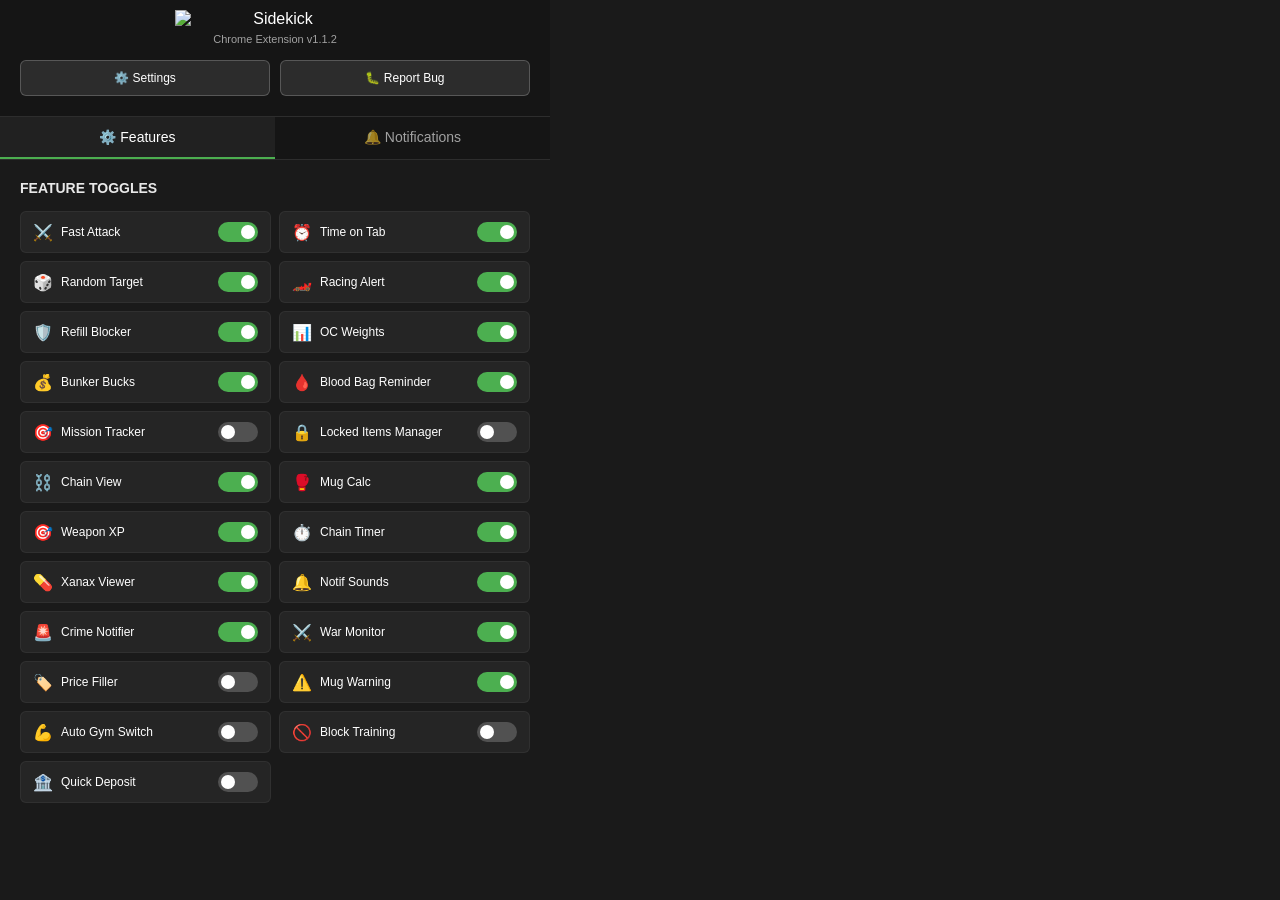
==== popup/popup.html @ 25a88f7a "new settings page fixes, book notifier fix, mission tracker fix" ====
<!DOCTYPE html>
<html>

<head>
    <meta charset="utf-8">
    <title>Sidekick Notifications</title>
    <style>
        .notification-item {
            padding: 15px;
            margin-bottom: 10px;
            background: rgba(255, 255, 255, 0.05);
            border-radius: 8px;
            border-left: 3px solid #4CAF50;
            transition: all 0.2s ease;
        }

        .notification-item:hover {
            background: rgba(255, 255, 255, 0.1);
        }

        .notification-item.info {
            border-left-color: #2196F3;
        }

        .notification-item.warning {
            border-left-color: #FF9800;
        }

        .notification-item.error {
            border-left-color: #F44336;
        }

        .notification-title {
            font-weight: 600;
            margin-bottom: 5px;
            font-size: 14px;
        }

        .notification-message {
            font-size: 12px;
            opacity: 0.8;
        }

        .notification-time {
            font-size: 11px;
            opacity: 0.5;
            margin-top: 5px;
        }

        .empty-state {
            text-align: center;
            padding: 40px 20px;
            opacity: 0.5;
        }

        .empty-state-icon {
            font-size: 48px;
            margin-bottom: 15px;
        }

        /* HIDE ALL SCROLLBARS */
        * {
            scrollbar-width: none !important;
            -ms-overflow-style: none !important;
        }

        *::-webkit-scrollbar {
            display: none !important;
            width: 0 !important;
            height: 0 !important;
        }

        body {
            width: 550px;
            min-height: 450px;
            max-height: 600px;
            padding: 0;
            margin: 0;
            font-family: 'Segoe UI', Tahoma, Geneva, Verdana, sans-serif;
            background: #1a1a1a !important;
            color: white;
            overflow: auto;
        }

        .header {
            background: rgba(0, 0, 0, 0.2);
            padding: 15px 20px 20px 20px;
            text-align: center;
            border-bottom: 1px solid rgba(255, 255, 255, 0.1);
        }

        .header .logo {
            width: 200px;
            height: auto;
            margin-bottom: 5px;
            margin-top: -5px;
            border: none !important;
            outline: none !important;
            background: transparent !important;
            background-color: transparent !important;
            display: block;
            box-shadow: none !important;
            padding: 0 !important;
            margin-left: auto;
            margin-right: auto;
            image-rendering: -webkit-optimize-contrast;
            image-rendering: crisp-edges;
            -webkit-backface-visibility: hidden;
            backface-visibility: hidden;
        }

        .header h1 {
            display: none;
        }

        .header .version {
            font-size: 11px;
            opacity: 0.6;
            margin-top: 2px;
            margin-bottom: 10px;
        }

        .quick-actions {
            display: flex;
            gap: 10px;
            margin-top: 15px;
        }

        .quick-action-btn {
            flex: 1;
            padding: 10px;
            background: rgba(255, 255, 255, 0.1);
            border: 1px solid rgba(255, 255, 255, 0.2);
            border-radius: 6px;
            color: white;
            cursor: pointer;
            font-size: 12px;
            font-weight: 500;
            transition: all 0.2s ease;
        }

        .quick-action-btn:hover {
            background: rgba(255, 255, 255, 0.2);
            border-color: rgba(76, 175, 80, 0.5);
        }

        .tabs {
            display: flex;
            background: rgba(0, 0, 0, 0.2);
            border-bottom: 1px solid rgba(255, 255, 255, 0.1);
        }

        .tab-button {
            flex: 1;
            padding: 12px 20px;
            background: transparent;
            border: none;
            color: rgba(255, 255, 255, 0.6);
            cursor: pointer;
            font-size: 14px;
            font-weight: 500;
            transition: all 0.3s ease;
            border-bottom: 2px solid transparent;
        }

        .tab-button:hover {
            color: rgba(255, 255, 255, 0.8);
            background: rgba(255, 255, 255, 0.05);
        }

        .tab-button.active {
            color: white;
            border-bottom-color: rgba(76, 175, 80, 1);
            background: rgba(255, 255, 255, 0.05);
        }

        .tab-content {
            display: none;
            padding: 20px;
        }

        .tab-content::-webkit-scrollbar {
            display: none !important;
            width: 0 !important;
            height: 0 !important;
        }

        .tab-content.active {
            display: block;
        }

        .content {
            padding: 0;
            overflow: hidden;
        }

        .setting-group {
            margin-bottom: 20px;
        }

        .setting-group label {
            display: block;
            margin-bottom: 8px;
            font-weight: 500;
            font-size: 14px;
        }

        .setting-group input[type="text"],
        .setting-group select {
            width: 100%;
            padding: 8px 12px;
            border: none;
            border-radius: 6px;
            background: rgba(255, 255, 255, 0.1);
            color: white;
            font-size: 14px;
            box-sizing: border-box;
        }

        .setting-group input[type="text"]::placeholder {
            color: rgba(255, 255, 255, 0.5);
        }

        .setting-group input[type="checkbox"] {
            margin-right: 8px;
        }

        .setting-group input[type="range"] {
            width: 100%;
            margin-top: 8px;
        }

        .setting-group .range-value {
            display: inline-block;
            min-width: 30px;
            text-align: center;
            font-weight: bold;
            color: rgba(76, 175, 80, 1);
        }

        .button {
            background: rgba(255, 255, 255, 0.2);
            border: 1px solid rgba(255, 255, 255, 0.3);
            color: white;
            padding: 10px 20px;
            border-radius: 6px;
            cursor: pointer;
            font-size: 14px;
            transition: all 0.3s ease;
            width: 100%;
            margin-bottom: 10px;
        }

        .button:hover {
            background: rgba(255, 255, 255, 0.3);
        }

        .button.danger {
            background: rgba(244, 67, 54, 0.3);
            border-color: rgba(244, 67, 54, 0.5);
        }

        .button.danger:hover {
            background: rgba(244, 67, 54, 0.5);
        }

        .status {
            margin-top: 15px;
            padding: 10px;
            border-radius: 6px;
            background: rgba(76, 175, 80, 0.2);
            border: 1px solid rgba(76, 175, 80, 0.3);
            font-size: 13px;
            display: none;
        }

        .status.error {
            background: rgba(244, 67, 54, 0.2);
            border-color: rgba(244, 67, 54, 0.3);
        }

        .links {
            margin-top: 20px;
            padding-top: 20px;
            border-top: 1px solid rgba(255, 255, 255, 0.1);
        }

        .links a {
            color: rgba(255, 255, 255, 0.8);
            text-decoration: none;
            font-size: 12px;
            display: block;
            margin-bottom: 5px;
        }

        .links a:hover {
            color: white;
        }

        .cache-info {
            font-size: 13px;
            opacity: 0.8;
            margin-top: 10px;
            padding: 8px;
            background: rgba(255, 255, 255, 0.05);
            border-radius: 4px;
        }

        .switch input:checked+.slider {
            background-color: #4CAF50 !important;
        }

        .switch .slider:before {
            position: absolute;
            content: "";
            height: 18px;
            width: 18px;
            left: 3px;
            bottom: 3px;
            background-color: white;
            transition: .4s;
            border-radius: 50%;
        }

        .switch input:checked+.slider:before {
            transform: translateX(24px);
        }

        /* Module Control Panel - Two Column Grid */
        .module-grid {
            display: grid;
            grid-template-columns: 1fr 1fr;
            gap: 8px;
            margin-bottom: 8px;
        }

        .module-item {
            display: flex;
            align-items: center;
            padding: 10px 12px;
            background: rgba(255, 255, 255, 0.05);
            border-radius: 6px;
            transition: all 0.2s ease;
            border: 1px solid rgba(255, 255, 255, 0.05);
        }

        .module-item:hover {
            background: rgba(255, 255, 255, 0.08);
            border-color: rgba(76, 175, 80, 0.3);
        }

        .module-icon {
            font-size: 16px;
            margin-right: 8px;
            flex-shrink: 0;
        }

        .module-name {
            flex: 1;
            font-size: 12px;
            font-weight: 500;
            white-space: nowrap;
            overflow: hidden;
            text-overflow: ellipsis;
        }

        .module-toggle {
            position: relative;
            display: inline-block;
            width: 40px;
            height: 20px;
            flex-shrink: 0;
        }

        .module-toggle input {
            opacity: 0;
            width: 0;
            height: 0;
        }

        .module-toggle .slider {
            position: absolute;
            cursor: pointer;
            top: 0;
            left: 0;
            right: 0;
            bottom: 0;
            background-color: rgba(255, 255, 255, 0.2);
            transition: .3s;
            border-radius: 20px;
        }

        .module-toggle .slider:before {
            position: absolute;
            content: "";
            height: 14px;
            width: 14px;
            left: 3px;
            bottom: 3px;
            background-color: white;
            transition: .3s;
            border-radius: 50%;
        }

        .module-toggle input:checked+.slider {
            background-color: #4CAF50;
        }

        .module-toggle input:checked+.slider:before {
            transform: translateX(20px);
        }

        .tab-section-title {
            font-size: 14px;
            font-weight: 600;
            margin-bottom: 15px;
            opacity: 0.9;
            display: flex;
            align-items: center;
            gap: 8px;
        }

        /* Notification Cards */
        .notification-card {
            margin-bottom: 10px;
            padding: 12px;
            background: rgba(255, 255, 255, 0.05);
            border-radius: 6px;
            border-left: 3px solid;
            cursor: pointer;
            transition: all 0.2s ease;
        }

        .notification-card:hover {
            background: rgba(255, 255, 255, 0.08);
        }

        .notification-card.info {
            border-left-color: #2196F3;
        }

        .notification-card.success {
            border-left-color: #4CAF50;
        }

        .notification-card.warning {
            border-left-color: #FF9800;
        }

        .notification-card.error {
            border-left-color: #F44336;
        }

        .notification-card-header {
            display: flex;
            justify-content: space-between;
            align-items: flex-start;
            margin-bottom: 6px;
        }

        .notification-card-title {
            font-size: 13px;
            font-weight: 600;
        }

        .notification-card-time {
            font-size: 10px;
            opacity: 0.6;
        }

        .notification-card-message {
            font-size: 12px;
            opacity: 0.85;
            line-height: 1.4;
        }

        .notification-card.unread {
            background: rgba(255, 255, 255, 0.08);
        }
    </style>
</head>

<body>
    <div class="header">
        <img src="../assets/icons/sidekick-logo.png" alt="Sidekick" class="logo">
        <h1>Sidekick</h1>
        <div class="version">Chrome Extension v1.1.2</div>
        <div class="quick-actions">
            <button class="quick-action-btn" id="openSettingsBtn">⚙️ Settings</button>
            <button class="quick-action-btn" id="reportIssuesBtn">🐛 Report Bug</button>
        </div>
    </div>

    <!-- Tabs Navigation -->
    <div class="tabs">
        <button class="tab-button active" data-tab="modules">⚙️ Features</button>
        <button class="tab-button" data-tab="notifications">🔔 Notifications</button>
    </div>

    <div class="content">
        <!-- Modules Tab -->
        <div class="tab-content active" id="modules-tab">
            <div class="tab-section-title">FEATURE TOGGLES</div>

            <div class="module-grid">
                <div class="module-item">
                    <span class="module-icon">⚔️</span>
                    <span class="module-name">Fast Attack</span>
                    <label class="module-toggle">
                        <input type="checkbox" data-module="attack-button-mover" checked>
                        <span class="slider"></span>
                    </label>
                </div>

                <div class="module-item">
                    <span class="module-icon">⏰</span>
                    <span class="module-name">Time on Tab</span>
                    <label class="module-toggle">
                        <input type="checkbox" data-module="time-on-tab" checked>
                        <span class="slider"></span>
                    </label>
                </div>

                <div class="module-item">
                    <span class="module-icon">🎲</span>
                    <span class="module-name">Random Target</span>
                    <label class="module-toggle">
                        <input type="checkbox" data-module="random-target" checked>
                        <span class="slider"></span>
                    </label>
                </div>

                <div class="module-item">
                    <span class="module-icon">🏎️</span>
                    <span class="module-name">Racing Alert</span>
                    <label class="module-toggle">
                        <input type="checkbox" data-module="racing-alert" checked>
                        <span class="slider"></span>
                    </label>
                </div>

                <div class="module-item">
                    <span class="module-icon">🛡️</span>
                    <span class="module-name">Refill Blocker</span>
                    <label class="module-toggle">
                        <input type="checkbox" data-module="refill-blocker" checked>
                        <span class="slider"></span>
                    </label>
                </div>

                <div class="module-item">
                    <span class="module-icon">📊</span>
                    <span class="module-name">OC Weights</span>
                    <label class="module-toggle">
                        <input type="checkbox" data-module="oc-weights" checked>
                        <span class="slider"></span>
                    </label>
                </div>

                <div class="module-item">
                    <span class="module-icon">💰</span>
                    <span class="module-name">Bunker Bucks</span>
                    <label class="module-toggle">
                        <input type="checkbox" data-module="bunker-bucks" checked>
                        <span class="slider"></span>
                    </label>
                </div>

                <div class="module-item">
                    <span class="module-icon">🩸</span>
                    <span class="module-name">Blood Bag Reminder</span>
                    <label class="module-toggle">
                        <input type="checkbox" data-module="blood-bag-reminder" checked>
                        <span class="slider"></span>
                    </label>
                </div>

                <div class="module-item">
                    <span class="module-icon">🎯</span>
                    <span class="module-name">Mission Tracker</span>
                    <label class="module-toggle">
                        <input type="checkbox" data-module="mission-tracker">
                        <span class="slider"></span>
                    </label>
                </div>

                <div class="module-item">
                    <span class="module-icon">🔒</span>
                    <span class="module-name">Locked Items Manager</span>
                    <label class="module-toggle">
                        <input type="checkbox" data-module="locked-items">
                        <span class="slider"></span>
                    </label>
                </div>

                <div class="module-item">
                    <span class="module-icon">⛓️</span>
                    <span class="module-name">Chain View</span>
                    <label class="module-toggle">
                        <input type="checkbox" data-module="extended-chain-view" checked>
                        <span class="slider"></span>
                    </label>
                </div>

                <div class="module-item">
                    <span class="module-icon">🥊</span>
                    <span class="module-name">Mug Calc</span>
                    <label class="module-toggle">
                        <input type="checkbox" data-module="mug-calculator" checked>
                        <span class="slider"></span>
                    </label>
                </div>

                <div class="module-item">
                    <span class="module-icon">🎯</span>
                    <span class="module-name">Weapon XP</span>
                    <label class="module-toggle">
                        <input type="checkbox" data-module="weapon-xp-tracker" checked>
                        <span class="slider"></span>
                    </label>
                </div>

                <div class="module-item">
                    <span class="module-icon">⏱️</span>
                    <span class="module-name">Chain Timer</span>
                    <label class="module-toggle">
                        <input type="checkbox" data-module="chain-timer" checked>
                        <span class="slider"></span>
                    </label>
                </div>

                <div class="module-item">
                    <span class="module-icon">💊</span>
                    <span class="module-name">Xanax Viewer</span>
                    <label class="module-toggle">
                        <input type="checkbox" data-module="xanax-viewer" checked>
                        <span class="slider"></span>
                    </label>
                </div>

                <div class="module-item">
                    <span class="module-icon">🔔</span>
                    <span class="module-name">Notif Sounds</span>
                    <label class="module-toggle">
                        <input type="checkbox" data-module="notif-sound" checked>
                        <span class="slider"></span>
                    </label>
                </div>

                <div class="module-item">
                    <span class="module-icon">🚨</span>
                    <span class="module-name">Crime Notifier</span>
                    <label class="module-toggle">
                        <input type="checkbox" data-module="crime-notifier" checked>
                        <span class="slider"></span>
                    </label>
                </div>

                <div class="module-item">
                    <span class="module-icon">⚔️</span>
                    <span class="module-name">War Monitor</span>
                    <label class="module-toggle">
                        <input type="checkbox" data-module="war-monitor" checked>
                        <span class="slider"></span>
                    </label>
                </div>

                <div class="module-item">
                    <span class="module-icon">🏷️</span>
                    <span class="module-name">Price Filler</span>
                    <label class="module-toggle">
                        <input type="checkbox" data-module="price-filler">
                        <span class="slider"></span>
                    </label>
                </div>

                <div class="module-item">
                    <span class="module-icon">⚠️</span>
                    <span class="module-name">Mug Warning</span>
                    <label class="module-toggle">
                        <input type="checkbox" data-module="mug-warning" checked>
                        <span class="slider"></span>
                    </label>
                </div>

                <div class="module-item">
                    <span class="module-icon">💪</span>
                    <span class="module-name">Auto Gym Switch</span>
                    <label class="module-toggle">
                        <input type="checkbox" data-module="auto-gym-switch">
                        <span class="slider"></span>
                    </label>
                </div>

                <div class="module-item">
                    <span class="module-icon">🚫</span>
                    <span class="module-name">Block Training</span>
                    <label class="module-toggle">
                        <input type="checkbox" id="trainingBlockerToggle" data-module="blocktraining">
                        <span class="slider"></span>
                    </label>
                </div>

                <div class="module-item">
                    <span class="module-icon">🏦</span>
                    <span class="module-name">Quick Deposit</span>
                    <label class="module-toggle">
                        <input type="checkbox" data-module="quick-deposit">
                        <span class="slider"></span>
                    </label>
                </div>
            </div>
        </div>

        <!-- Notifications Tab -->
        <div class="tab-content" id="notifications-tab">
            <div class="tab-section-title" style="display: flex; justify-content: space-between; align-items: center;">
                <span>RECENT ACTIVITY</span>
                <button id="clearAllNotifications"
                    style="padding: 6px 12px; background: rgba(244, 67, 54, 0.2); border: 1px solid rgba(244, 67, 54, 0.4); color: #F44336; border-radius: 4px; cursor: pointer; font-size: 11px; font-weight: 600; transition: all 0.2s;">
                    Clear All
                </button>
            </div>

            <!-- Windows Notifications Setting -->
            <div style="margin: 0 0 14px 0; padding: 10px 12px; background: rgba(255,255,255,0.05); border-radius: 6px;">
                <label style="display: flex; align-items: center; gap: 10px; color: #ccc; cursor: pointer; margin:0;">
                    <input type="checkbox" id="popup-notif-windows" style="accent-color: #2196F3; width:14px; height:14px;">
                    <span style="font-size: 13px; font-weight: 500;">🖥️ Windows Notifications</span>
                </label>
                <div style="font-size: 11px; color: #999; margin-top: 4px; margin-left: 24px;">
                    Crime Notifier alerts sent as OS-level toasts, even when Torn is in the background
                </div>
            </div>

            <!-- Notifications List -->
            <div id="notifications-container">
                <!-- Notifications will be rendered here dynamically -->
                <div class="empty-state" id="emptyState">
                    <div class="empty-state-icon">🔔</div>
                    <div style="font-size: 14px; margin-bottom: 10px;">No Recent Notifications</div>
                    <div style="font-size: 12px; opacity: 0.7;">
                        Notifications will appear here when:<br>
                        • Modules perform actions<br>
                        • Important events occur<br>
                        • Status changes happen
                    </div>
                </div>
            </div>
        </div>
    </div>

    <script src="popup.js"></script>
</body>

</html>
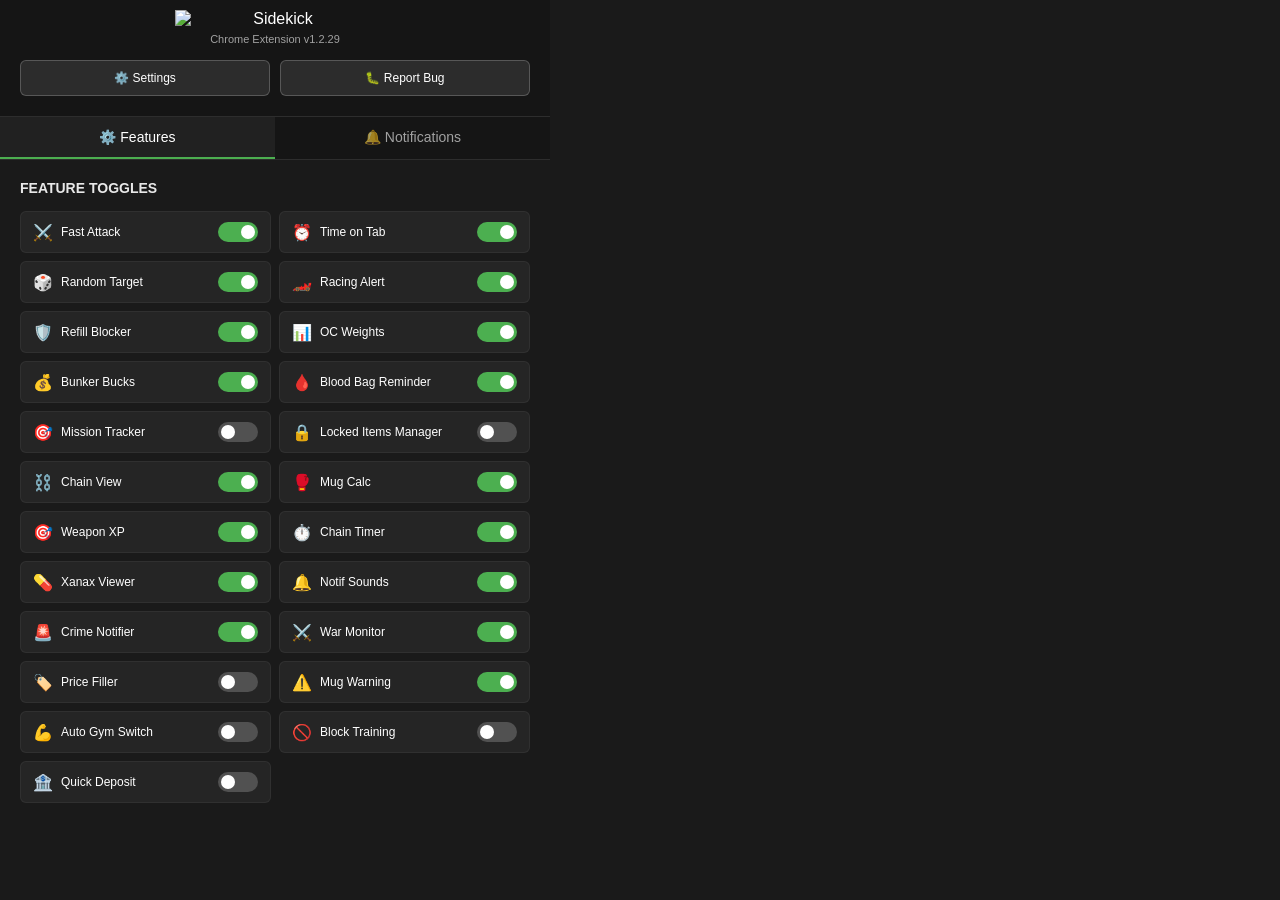
==== commit d2fdb8e0: "Reworked hustling helper, added chat pop out" ====
--- a/popup/popup.html
+++ b/popup/popup.html
@@ -484,7 +484,7 @@
     <div class="header">
         <img src="../assets/icons/sidekick-logo.png" alt="Sidekick" class="logo">
         <h1>Sidekick</h1>
-        <div class="version">Chrome Extension v1.1.2</div>
+        <div class="version">Chrome Extension v1.2.29</div>
         <div class="quick-actions">
             <button class="quick-action-btn" id="openSettingsBtn">⚙️ Settings</button>
             <button class="quick-action-btn" id="reportIssuesBtn">🐛 Report Bug</button>
@@ -753,4 +753,4 @@
     <script src="popup.js"></script>
 </body>
 
-</html>+</html>
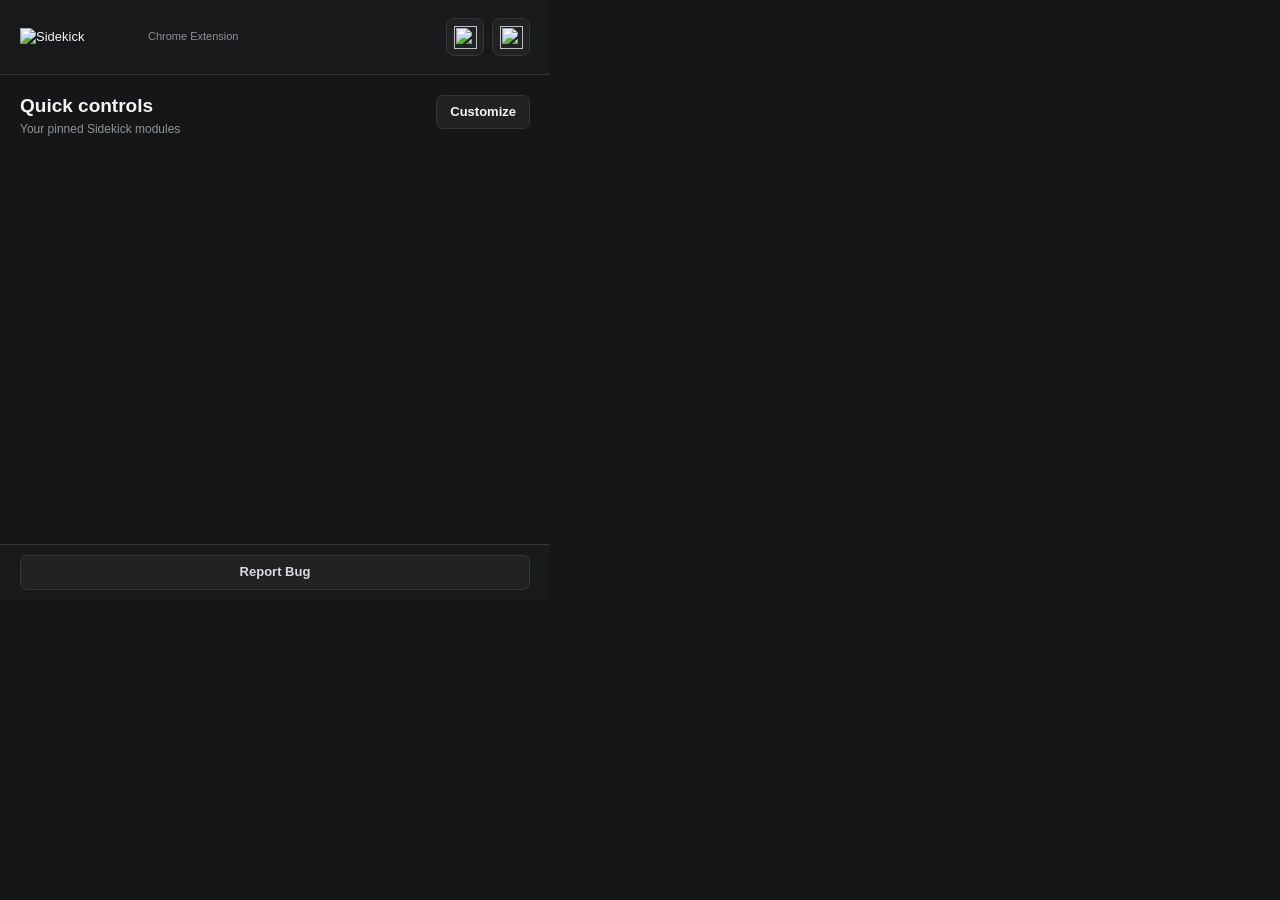
==== commit 09a1900a: "Reworked quick settings and bug fixes" ====
--- a/popup/popup.html
+++ b/popup/popup.html
@@ -1,756 +1,541 @@
-<!DOCTYPE html>
-<html>
-
+<!doctype html>
+<html lang="en">
 <head>
     <meta charset="utf-8">
-    <title>Sidekick Notifications</title>
+    <meta name="viewport" content="width=device-width, initial-scale=1">
+    <title>Sidekick</title>
     <style>
-        .notification-item {
-            padding: 15px;
-            margin-bottom: 10px;
-            background: rgba(255, 255, 255, 0.05);
+        :root {
+            color-scheme: dark;
+            --bg: #151617;
+            --panel: #202224;
+            --panel-hover: #282b2d;
+            --border: #343739;
+            --text: #f3f4f4;
+            --muted: #8f9497;
+            --green: #55c96a;
+            --green-dark: #318c43;
+            --amber: #f1aa3d;
+            --red: #ef6262;
+        }
+
+        * {
+            box-sizing: border-box;
+            scrollbar-width: thin;
+            scrollbar-color: #3b3e40 transparent;
+        }
+
+        body {
+            width: 550px;
+            height: 600px;
+            margin: 0;
+            overflow: hidden;
+            background: var(--bg);
+            color: var(--text);
+            font: 13px/1.4 "Segoe UI", Arial, sans-serif;
+        }
+
+        button,
+        input {
+            font: inherit;
+        }
+
+        button {
+            color: inherit;
+        }
+
+        .shell {
+            display: grid;
+            grid-template-rows: 75px minmax(0, 1fr) 56px;
+            height: 100%;
+        }
+
+        .topbar {
+            display: flex;
+            align-items: center;
+            justify-content: space-between;
+            gap: 16px;
+            padding: 14px 20px;
+            border-bottom: 1px solid var(--border);
+            background: #18191a;
+        }
+
+        .brand {
+            display: flex;
+            align-items: center;
+            gap: 12px;
+            min-width: 0;
+        }
+
+        .brand-logo {
+            width: 116px;
+            height: auto;
+            display: block;
+        }
+
+        .version {
+            color: var(--muted);
+            font-size: 11px;
+            white-space: nowrap;
+        }
+
+        .header-actions {
+            display: flex;
+            gap: 8px;
+        }
+
+        .icon-button,
+        .subtle-button,
+        .primary-button,
+        .footer-button {
+            border: 1px solid var(--border);
+            background: var(--panel);
+            cursor: pointer;
+            transition: border-color .15s ease, background .15s ease, transform .15s ease;
+        }
+
+        .icon-button:hover,
+        .subtle-button:hover,
+        .footer-button:hover {
+            background: var(--panel-hover);
+            border-color: #515557;
+        }
+
+        .icon-button:active,
+        .subtle-button:active,
+        .primary-button:active,
+        .footer-button:active {
+            transform: translateY(1px);
+        }
+
+        .icon-button {
+            position: relative;
+            width: 38px;
+            height: 38px;
+            display: grid;
+            place-items: center;
             border-radius: 8px;
-            border-left: 3px solid #4CAF50;
-            transition: all 0.2s ease;
-        }
-
-        .notification-item:hover {
-            background: rgba(255, 255, 255, 0.1);
-        }
-
-        .notification-item.info {
-            border-left-color: #2196F3;
-        }
-
-        .notification-item.warning {
-            border-left-color: #FF9800;
-        }
-
-        .notification-item.error {
-            border-left-color: #F44336;
+            padding: 0;
+        }
+
+        .icon-button img {
+            width: 23px;
+            height: 23px;
+            object-fit: contain;
+        }
+
+        .notification-dot {
+            position: absolute;
+            top: 5px;
+            right: 5px;
+            min-width: 8px;
+            height: 8px;
+            padding: 0 3px;
+            border-radius: 8px;
+            background: var(--red);
+            border: 2px solid #18191a;
+        }
+
+        .notification-dot[hidden] {
+            display: none;
+        }
+
+        .content {
+            min-height: 0;
+            overflow: hidden;
+        }
+
+        .view {
+            display: none;
+            height: 100%;
+            min-height: 0;
+            padding: 20px;
+        }
+
+        .view.active {
+            display: flex;
+            flex-direction: column;
+        }
+
+        .view-heading {
+            display: flex;
+            align-items: flex-start;
+            justify-content: space-between;
+            gap: 16px;
+            margin-bottom: 15px;
+        }
+
+        h1 {
+            margin: 0 0 3px;
+            font-size: 19px;
+            line-height: 1.2;
+            font-weight: 650;
+        }
+
+        .helper {
+            margin: 0;
+            color: var(--muted);
+            font-size: 12px;
+        }
+
+        .subtle-button,
+        .primary-button {
+            min-height: 34px;
+            padding: 7px 13px;
+            border-radius: 7px;
+            font-weight: 600;
+            white-space: nowrap;
+        }
+
+        .primary-button {
+            background: var(--green-dark);
+            border-color: var(--green-dark);
+        }
+
+        .primary-button:hover {
+            background: #3a9e4e;
+        }
+
+        .control-list,
+        .customize-list,
+        .notifications-list {
+            min-height: 0;
+            overflow-y: auto;
+        }
+
+        .control-list {
+            display: flex;
+            flex-direction: column;
+            gap: 8px;
+            padding-right: 3px;
+        }
+
+        .control-row {
+            min-height: 57px;
+            display: grid;
+            grid-template-columns: 38px minmax(0, 1fr) auto;
+            align-items: center;
+            gap: 12px;
+            padding: 9px 13px;
+            border: 1px solid var(--border);
+            border-radius: 8px;
+            background: var(--panel);
+        }
+
+        .control-row:hover {
+            background: var(--panel-hover);
+            border-color: #424648;
+        }
+
+        .module-icon {
+            width: 34px;
+            height: 34px;
+            display: grid;
+            place-items: center;
+            border-radius: 7px;
+            background: #191a1b;
+            border: 1px solid #303335;
+        }
+
+        .module-icon img {
+            width: 26px;
+            height: 26px;
+            object-fit: contain;
+        }
+
+        .module-name {
+            overflow: hidden;
+            text-overflow: ellipsis;
+            white-space: nowrap;
+            font-weight: 600;
+        }
+
+        .module-status {
+            color: var(--muted);
+            font-size: 11px;
+            margin-top: 2px;
+        }
+
+        .module-status.enabled {
+            color: var(--green);
+        }
+
+        .switch {
+            position: relative;
+            display: inline-block;
+            width: 42px;
+            height: 24px;
+        }
+
+        .switch input {
+            position: absolute;
+            opacity: 0;
+            pointer-events: none;
+        }
+
+        .switch-track {
+            position: absolute;
+            inset: 0;
+            border-radius: 999px;
+            background: #4b4f51;
+            border: 1px solid #5a5e60;
+            cursor: pointer;
+            transition: background .18s ease, border-color .18s ease;
+        }
+
+        .switch-track::after {
+            content: "";
+            position: absolute;
+            top: 3px;
+            left: 3px;
+            width: 16px;
+            height: 16px;
+            border-radius: 50%;
+            background: #f4f5f5;
+            box-shadow: 0 1px 3px rgba(0, 0, 0, .45);
+            transition: transform .18s ease;
+        }
+
+        .switch input:checked + .switch-track {
+            background: var(--green-dark);
+            border-color: var(--green);
+        }
+
+        .switch input:checked + .switch-track::after {
+            transform: translateX(18px);
+        }
+
+        .switch input:focus-visible + .switch-track {
+            outline: 2px solid #8ed79a;
+            outline-offset: 2px;
+        }
+
+        .customize-toolbar {
+            display: flex;
+            gap: 8px;
+            margin-bottom: 12px;
+        }
+
+        .search-input {
+            flex: 1;
+            min-width: 0;
+            height: 35px;
+            padding: 0 11px;
+            border: 1px solid var(--border);
+            border-radius: 7px;
+            background: #101112;
+            color: var(--text);
+            outline: none;
+        }
+
+        .search-input:focus {
+            border-color: var(--green-dark);
+            box-shadow: 0 0 0 2px rgba(85, 201, 106, .12);
+        }
+
+        .customize-list {
+            display: flex;
+            flex-direction: column;
+            gap: 6px;
+            padding-right: 3px;
+        }
+
+        .picker-row {
+            min-height: 48px;
+            display: grid;
+            grid-template-columns: 30px minmax(0, 1fr) auto;
+            align-items: center;
+            gap: 10px;
+            padding: 7px 11px;
+            border: 1px solid var(--border);
+            border-radius: 7px;
+            background: var(--panel);
+            cursor: pointer;
+        }
+
+        .picker-row:hover {
+            background: var(--panel-hover);
+        }
+
+        .picker-row img {
+            width: 25px;
+            height: 25px;
+            object-fit: contain;
+        }
+
+        .picker-category {
+            color: var(--muted);
+            font-size: 11px;
+        }
+
+        .picker-row input {
+            width: 17px;
+            height: 17px;
+            accent-color: var(--green);
+        }
+
+        .notifications-list {
+            display: flex;
+            flex-direction: column;
+            gap: 8px;
+            padding-right: 3px;
+        }
+
+        .notification-card {
+            padding: 11px 12px;
+            border: 1px solid var(--border);
+            border-left: 3px solid #5c9fe5;
+            border-radius: 7px;
+            background: var(--panel);
+        }
+
+        .notification-card.warning { border-left-color: var(--amber); }
+        .notification-card.error { border-left-color: var(--red); }
+        .notification-card.success { border-left-color: var(--green); }
+
+        .notification-title-row {
+            display: flex;
+            justify-content: space-between;
+            gap: 10px;
         }
 
         .notification-title {
             font-weight: 600;
-            margin-bottom: 5px;
-            font-size: 14px;
-        }
-
+        }
+
+        .notification-time,
         .notification-message {
+            color: var(--muted);
+            font-size: 11px;
+        }
+
+        .notification-message {
+            margin-top: 4px;
             font-size: 12px;
-            opacity: 0.8;
-        }
-
-        .notification-time {
-            font-size: 11px;
-            opacity: 0.5;
-            margin-top: 5px;
         }
 
         .empty-state {
+            margin: auto;
+            color: var(--muted);
             text-align: center;
             padding: 40px 20px;
-            opacity: 0.5;
-        }
-
-        .empty-state-icon {
-            font-size: 48px;
-            margin-bottom: 15px;
-        }
-
-        /* HIDE ALL SCROLLBARS */
-        * {
-            scrollbar-width: none !important;
-            -ms-overflow-style: none !important;
-        }
-
-        *::-webkit-scrollbar {
+        }
+
+        .footer {
+            display: flex;
+            align-items: center;
+            justify-content: center;
+            padding: 10px 20px;
+            border-top: 1px solid var(--border);
+            background: #18191a;
+        }
+
+        .footer-button {
+            width: 100%;
+            height: 35px;
+            border-radius: 7px;
+            color: #d9dcde;
+            font-weight: 600;
+        }
+
+        .toast {
+            position: fixed;
+            left: 50%;
+            bottom: 64px;
+            z-index: 10;
+            transform: translate(-50%, 10px);
+            max-width: 430px;
+            padding: 8px 13px;
+            border: 1px solid #4a4e50;
+            border-radius: 7px;
+            background: #292c2e;
+            color: var(--text);
+            opacity: 0;
+            pointer-events: none;
+            transition: opacity .16s ease, transform .16s ease;
+            box-shadow: 0 6px 20px rgba(0, 0, 0, .35);
+        }
+
+        .toast.visible {
+            opacity: 1;
+            transform: translate(-50%, 0);
+        }
+
+        .toast.error {
+            border-color: var(--red);
+        }
+
+        [hidden] {
             display: none !important;
-            width: 0 !important;
-            height: 0 !important;
-        }
-
-        body {
-            width: 550px;
-            min-height: 450px;
-            max-height: 600px;
-            padding: 0;
-            margin: 0;
-            font-family: 'Segoe UI', Tahoma, Geneva, Verdana, sans-serif;
-            background: #1a1a1a !important;
-            color: white;
-            overflow: auto;
-        }
-
-        .header {
-            background: rgba(0, 0, 0, 0.2);
-            padding: 15px 20px 20px 20px;
-            text-align: center;
-            border-bottom: 1px solid rgba(255, 255, 255, 0.1);
-        }
-
-        .header .logo {
-            width: 200px;
-            height: auto;
-            margin-bottom: 5px;
-            margin-top: -5px;
-            border: none !important;
-            outline: none !important;
-            background: transparent !important;
-            background-color: transparent !important;
-            display: block;
-            box-shadow: none !important;
-            padding: 0 !important;
-            margin-left: auto;
-            margin-right: auto;
-            image-rendering: -webkit-optimize-contrast;
-            image-rendering: crisp-edges;
-            -webkit-backface-visibility: hidden;
-            backface-visibility: hidden;
-        }
-
-        .header h1 {
-            display: none;
-        }
-
-        .header .version {
-            font-size: 11px;
-            opacity: 0.6;
-            margin-top: 2px;
-            margin-bottom: 10px;
-        }
-
-        .quick-actions {
-            display: flex;
-            gap: 10px;
-            margin-top: 15px;
-        }
-
-        .quick-action-btn {
-            flex: 1;
-            padding: 10px;
-            background: rgba(255, 255, 255, 0.1);
-            border: 1px solid rgba(255, 255, 255, 0.2);
-            border-radius: 6px;
-            color: white;
-            cursor: pointer;
-            font-size: 12px;
-            font-weight: 500;
-            transition: all 0.2s ease;
-        }
-
-        .quick-action-btn:hover {
-            background: rgba(255, 255, 255, 0.2);
-            border-color: rgba(76, 175, 80, 0.5);
-        }
-
-        .tabs {
-            display: flex;
-            background: rgba(0, 0, 0, 0.2);
-            border-bottom: 1px solid rgba(255, 255, 255, 0.1);
-        }
-
-        .tab-button {
-            flex: 1;
-            padding: 12px 20px;
-            background: transparent;
-            border: none;
-            color: rgba(255, 255, 255, 0.6);
-            cursor: pointer;
-            font-size: 14px;
-            font-weight: 500;
-            transition: all 0.3s ease;
-            border-bottom: 2px solid transparent;
-        }
-
-        .tab-button:hover {
-            color: rgba(255, 255, 255, 0.8);
-            background: rgba(255, 255, 255, 0.05);
-        }
-
-        .tab-button.active {
-            color: white;
-            border-bottom-color: rgba(76, 175, 80, 1);
-            background: rgba(255, 255, 255, 0.05);
-        }
-
-        .tab-content {
-            display: none;
-            padding: 20px;
-        }
-
-        .tab-content::-webkit-scrollbar {
-            display: none !important;
-            width: 0 !important;
-            height: 0 !important;
-        }
-
-        .tab-content.active {
-            display: block;
-        }
-
-        .content {
-            padding: 0;
-            overflow: hidden;
-        }
-
-        .setting-group {
-            margin-bottom: 20px;
-        }
-
-        .setting-group label {
-            display: block;
-            margin-bottom: 8px;
-            font-weight: 500;
-            font-size: 14px;
-        }
-
-        .setting-group input[type="text"],
-        .setting-group select {
-            width: 100%;
-            padding: 8px 12px;
-            border: none;
-            border-radius: 6px;
-            background: rgba(255, 255, 255, 0.1);
-            color: white;
-            font-size: 14px;
-            box-sizing: border-box;
-        }
-
-        .setting-group input[type="text"]::placeholder {
-            color: rgba(255, 255, 255, 0.5);
-        }
-
-        .setting-group input[type="checkbox"] {
-            margin-right: 8px;
-        }
-
-        .setting-group input[type="range"] {
-            width: 100%;
-            margin-top: 8px;
-        }
-
-        .setting-group .range-value {
-            display: inline-block;
-            min-width: 30px;
-            text-align: center;
-            font-weight: bold;
-            color: rgba(76, 175, 80, 1);
-        }
-
-        .button {
-            background: rgba(255, 255, 255, 0.2);
-            border: 1px solid rgba(255, 255, 255, 0.3);
-            color: white;
-            padding: 10px 20px;
-            border-radius: 6px;
-            cursor: pointer;
-            font-size: 14px;
-            transition: all 0.3s ease;
-            width: 100%;
-            margin-bottom: 10px;
-        }
-
-        .button:hover {
-            background: rgba(255, 255, 255, 0.3);
-        }
-
-        .button.danger {
-            background: rgba(244, 67, 54, 0.3);
-            border-color: rgba(244, 67, 54, 0.5);
-        }
-
-        .button.danger:hover {
-            background: rgba(244, 67, 54, 0.5);
-        }
-
-        .status {
-            margin-top: 15px;
-            padding: 10px;
-            border-radius: 6px;
-            background: rgba(76, 175, 80, 0.2);
-            border: 1px solid rgba(76, 175, 80, 0.3);
-            font-size: 13px;
-            display: none;
-        }
-
-        .status.error {
-            background: rgba(244, 67, 54, 0.2);
-            border-color: rgba(244, 67, 54, 0.3);
-        }
-
-        .links {
-            margin-top: 20px;
-            padding-top: 20px;
-            border-top: 1px solid rgba(255, 255, 255, 0.1);
-        }
-
-        .links a {
-            color: rgba(255, 255, 255, 0.8);
-            text-decoration: none;
-            font-size: 12px;
-            display: block;
-            margin-bottom: 5px;
-        }
-
-        .links a:hover {
-            color: white;
-        }
-
-        .cache-info {
-            font-size: 13px;
-            opacity: 0.8;
-            margin-top: 10px;
-            padding: 8px;
-            background: rgba(255, 255, 255, 0.05);
-            border-radius: 4px;
-        }
-
-        .switch input:checked+.slider {
-            background-color: #4CAF50 !important;
-        }
-
-        .switch .slider:before {
-            position: absolute;
-            content: "";
-            height: 18px;
-            width: 18px;
-            left: 3px;
-            bottom: 3px;
-            background-color: white;
-            transition: .4s;
-            border-radius: 50%;
-        }
-
-        .switch input:checked+.slider:before {
-            transform: translateX(24px);
-        }
-
-        /* Module Control Panel - Two Column Grid */
-        .module-grid {
-            display: grid;
-            grid-template-columns: 1fr 1fr;
-            gap: 8px;
-            margin-bottom: 8px;
-        }
-
-        .module-item {
-            display: flex;
-            align-items: center;
-            padding: 10px 12px;
-            background: rgba(255, 255, 255, 0.05);
-            border-radius: 6px;
-            transition: all 0.2s ease;
-            border: 1px solid rgba(255, 255, 255, 0.05);
-        }
-
-        .module-item:hover {
-            background: rgba(255, 255, 255, 0.08);
-            border-color: rgba(76, 175, 80, 0.3);
-        }
-
-        .module-icon {
-            font-size: 16px;
-            margin-right: 8px;
-            flex-shrink: 0;
-        }
-
-        .module-name {
-            flex: 1;
-            font-size: 12px;
-            font-weight: 500;
-            white-space: nowrap;
-            overflow: hidden;
-            text-overflow: ellipsis;
-        }
-
-        .module-toggle {
-            position: relative;
-            display: inline-block;
-            width: 40px;
-            height: 20px;
-            flex-shrink: 0;
-        }
-
-        .module-toggle input {
-            opacity: 0;
-            width: 0;
-            height: 0;
-        }
-
-        .module-toggle .slider {
-            position: absolute;
-            cursor: pointer;
-            top: 0;
-            left: 0;
-            right: 0;
-            bottom: 0;
-            background-color: rgba(255, 255, 255, 0.2);
-            transition: .3s;
-            border-radius: 20px;
-        }
-
-        .module-toggle .slider:before {
-            position: absolute;
-            content: "";
-            height: 14px;
-            width: 14px;
-            left: 3px;
-            bottom: 3px;
-            background-color: white;
-            transition: .3s;
-            border-radius: 50%;
-        }
-
-        .module-toggle input:checked+.slider {
-            background-color: #4CAF50;
-        }
-
-        .module-toggle input:checked+.slider:before {
-            transform: translateX(20px);
-        }
-
-        .tab-section-title {
-            font-size: 14px;
-            font-weight: 600;
-            margin-bottom: 15px;
-            opacity: 0.9;
-            display: flex;
-            align-items: center;
-            gap: 8px;
-        }
-
-        /* Notification Cards */
-        .notification-card {
-            margin-bottom: 10px;
-            padding: 12px;
-            background: rgba(255, 255, 255, 0.05);
-            border-radius: 6px;
-            border-left: 3px solid;
-            cursor: pointer;
-            transition: all 0.2s ease;
-        }
-
-        .notification-card:hover {
-            background: rgba(255, 255, 255, 0.08);
-        }
-
-        .notification-card.info {
-            border-left-color: #2196F3;
-        }
-
-        .notification-card.success {
-            border-left-color: #4CAF50;
-        }
-
-        .notification-card.warning {
-            border-left-color: #FF9800;
-        }
-
-        .notification-card.error {
-            border-left-color: #F44336;
-        }
-
-        .notification-card-header {
-            display: flex;
-            justify-content: space-between;
-            align-items: flex-start;
-            margin-bottom: 6px;
-        }
-
-        .notification-card-title {
-            font-size: 13px;
-            font-weight: 600;
-        }
-
-        .notification-card-time {
-            font-size: 10px;
-            opacity: 0.6;
-        }
-
-        .notification-card-message {
-            font-size: 12px;
-            opacity: 0.85;
-            line-height: 1.4;
-        }
-
-        .notification-card.unread {
-            background: rgba(255, 255, 255, 0.08);
         }
     </style>
 </head>
-
 <body>
-    <div class="header">
-        <img src="../assets/icons/sidekick-logo.png" alt="Sidekick" class="logo">
-        <h1>Sidekick</h1>
-        <div class="version">Chrome Extension v1.2.29</div>
-        <div class="quick-actions">
-            <button class="quick-action-btn" id="openSettingsBtn">⚙️ Settings</button>
-            <button class="quick-action-btn" id="reportIssuesBtn">🐛 Report Bug</button>
-        </div>
-    </div>
-
-    <!-- Tabs Navigation -->
-    <div class="tabs">
-        <button class="tab-button active" data-tab="modules">⚙️ Features</button>
-        <button class="tab-button" data-tab="notifications">🔔 Notifications</button>
-    </div>
-
-    <div class="content">
-        <!-- Modules Tab -->
-        <div class="tab-content active" id="modules-tab">
-            <div class="tab-section-title">FEATURE TOGGLES</div>
-
-            <div class="module-grid">
-                <div class="module-item">
-                    <span class="module-icon">⚔️</span>
-                    <span class="module-name">Fast Attack</span>
-                    <label class="module-toggle">
-                        <input type="checkbox" data-module="attack-button-mover" checked>
-                        <span class="slider"></span>
-                    </label>
-                </div>
-
-                <div class="module-item">
-                    <span class="module-icon">⏰</span>
-                    <span class="module-name">Time on Tab</span>
-                    <label class="module-toggle">
-                        <input type="checkbox" data-module="time-on-tab" checked>
-                        <span class="slider"></span>
-                    </label>
-                </div>
-
-                <div class="module-item">
-                    <span class="module-icon">🎲</span>
-                    <span class="module-name">Random Target</span>
-                    <label class="module-toggle">
-                        <input type="checkbox" data-module="random-target" checked>
-                        <span class="slider"></span>
-                    </label>
-                </div>
-
-                <div class="module-item">
-                    <span class="module-icon">🏎️</span>
-                    <span class="module-name">Racing Alert</span>
-                    <label class="module-toggle">
-                        <input type="checkbox" data-module="racing-alert" checked>
-                        <span class="slider"></span>
-                    </label>
-                </div>
-
-                <div class="module-item">
-                    <span class="module-icon">🛡️</span>
-                    <span class="module-name">Refill Blocker</span>
-                    <label class="module-toggle">
-                        <input type="checkbox" data-module="refill-blocker" checked>
-                        <span class="slider"></span>
-                    </label>
-                </div>
-
-                <div class="module-item">
-                    <span class="module-icon">📊</span>
-                    <span class="module-name">OC Weights</span>
-                    <label class="module-toggle">
-                        <input type="checkbox" data-module="oc-weights" checked>
-                        <span class="slider"></span>
-                    </label>
-                </div>
-
-                <div class="module-item">
-                    <span class="module-icon">💰</span>
-                    <span class="module-name">Bunker Bucks</span>
-                    <label class="module-toggle">
-                        <input type="checkbox" data-module="bunker-bucks" checked>
-                        <span class="slider"></span>
-                    </label>
-                </div>
-
-                <div class="module-item">
-                    <span class="module-icon">🩸</span>
-                    <span class="module-name">Blood Bag Reminder</span>
-                    <label class="module-toggle">
-                        <input type="checkbox" data-module="blood-bag-reminder" checked>
-                        <span class="slider"></span>
-                    </label>
-                </div>
-
-                <div class="module-item">
-                    <span class="module-icon">🎯</span>
-                    <span class="module-name">Mission Tracker</span>
-                    <label class="module-toggle">
-                        <input type="checkbox" data-module="mission-tracker">
-                        <span class="slider"></span>
-                    </label>
-                </div>
-
-                <div class="module-item">
-                    <span class="module-icon">🔒</span>
-                    <span class="module-name">Locked Items Manager</span>
-                    <label class="module-toggle">
-                        <input type="checkbox" data-module="locked-items">
-                        <span class="slider"></span>
-                    </label>
-                </div>
-
-                <div class="module-item">
-                    <span class="module-icon">⛓️</span>
-                    <span class="module-name">Chain View</span>
-                    <label class="module-toggle">
-                        <input type="checkbox" data-module="extended-chain-view" checked>
-                        <span class="slider"></span>
-                    </label>
-                </div>
-
-                <div class="module-item">
-                    <span class="module-icon">🥊</span>
-                    <span class="module-name">Mug Calc</span>
-                    <label class="module-toggle">
-                        <input type="checkbox" data-module="mug-calculator" checked>
-                        <span class="slider"></span>
-                    </label>
-                </div>
-
-                <div class="module-item">
-                    <span class="module-icon">🎯</span>
-                    <span class="module-name">Weapon XP</span>
-                    <label class="module-toggle">
-                        <input type="checkbox" data-module="weapon-xp-tracker" checked>
-                        <span class="slider"></span>
-                    </label>
-                </div>
-
-                <div class="module-item">
-                    <span class="module-icon">⏱️</span>
-                    <span class="module-name">Chain Timer</span>
-                    <label class="module-toggle">
-                        <input type="checkbox" data-module="chain-timer" checked>
-                        <span class="slider"></span>
-                    </label>
-                </div>
-
-                <div class="module-item">
-                    <span class="module-icon">💊</span>
-                    <span class="module-name">Xanax Viewer</span>
-                    <label class="module-toggle">
-                        <input type="checkbox" data-module="xanax-viewer" checked>
-                        <span class="slider"></span>
-                    </label>
-                </div>
-
-                <div class="module-item">
-                    <span class="module-icon">🔔</span>
-                    <span class="module-name">Notif Sounds</span>
-                    <label class="module-toggle">
-                        <input type="checkbox" data-module="notif-sound" checked>
-                        <span class="slider"></span>
-                    </label>
-                </div>
-
-                <div class="module-item">
-                    <span class="module-icon">🚨</span>
-                    <span class="module-name">Crime Notifier</span>
-                    <label class="module-toggle">
-                        <input type="checkbox" data-module="crime-notifier" checked>
-                        <span class="slider"></span>
-                    </label>
-                </div>
-
-                <div class="module-item">
-                    <span class="module-icon">⚔️</span>
-                    <span class="module-name">War Monitor</span>
-                    <label class="module-toggle">
-                        <input type="checkbox" data-module="war-monitor" checked>
-                        <span class="slider"></span>
-                    </label>
-                </div>
-
-                <div class="module-item">
-                    <span class="module-icon">🏷️</span>
-                    <span class="module-name">Price Filler</span>
-                    <label class="module-toggle">
-                        <input type="checkbox" data-module="price-filler">
-                        <span class="slider"></span>
-                    </label>
-                </div>
-
-                <div class="module-item">
-                    <span class="module-icon">⚠️</span>
-                    <span class="module-name">Mug Warning</span>
-                    <label class="module-toggle">
-                        <input type="checkbox" data-module="mug-warning" checked>
-                        <span class="slider"></span>
-                    </label>
-                </div>
-
-                <div class="module-item">
-                    <span class="module-icon">💪</span>
-                    <span class="module-name">Auto Gym Switch</span>
-                    <label class="module-toggle">
-                        <input type="checkbox" data-module="auto-gym-switch">
-                        <span class="slider"></span>
-                    </label>
-                </div>
-
-                <div class="module-item">
-                    <span class="module-icon">🚫</span>
-                    <span class="module-name">Block Training</span>
-                    <label class="module-toggle">
-                        <input type="checkbox" id="trainingBlockerToggle" data-module="blocktraining">
-                        <span class="slider"></span>
-                    </label>
-                </div>
-
-                <div class="module-item">
-                    <span class="module-icon">🏦</span>
-                    <span class="module-name">Quick Deposit</span>
-                    <label class="module-toggle">
-                        <input type="checkbox" data-module="quick-deposit">
-                        <span class="slider"></span>
-                    </label>
-                </div>
+    <div class="shell">
+        <header class="topbar">
+            <div class="brand">
+                <img class="brand-logo" src="../assets/icons/sidekick-logo.png" alt="Sidekick">
+                <span class="version" id="versionText">Chrome Extension</span>
             </div>
-        </div>
-
-        <!-- Notifications Tab -->
-        <div class="tab-content" id="notifications-tab">
-            <div class="tab-section-title" style="display: flex; justify-content: space-between; align-items: center;">
-                <span>RECENT ACTIVITY</span>
-                <button id="clearAllNotifications"
-                    style="padding: 6px 12px; background: rgba(244, 67, 54, 0.2); border: 1px solid rgba(244, 67, 54, 0.4); color: #F44336; border-radius: 4px; cursor: pointer; font-size: 11px; font-weight: 600; transition: all 0.2s;">
-                    Clear All
+            <div class="header-actions">
+                <button class="icon-button" id="settingsButton" type="button" title="Open Sidekick settings" aria-label="Open Sidekick settings">
+                    <img src="../assets/icons/General.png" alt="">
+                </button>
+                <button class="icon-button" id="notificationsButton" type="button" title="Notifications" aria-label="Open notifications">
+                    <img src="../assets/icons/Events.png" alt="">
+                    <span class="notification-dot" id="notificationDot" hidden></span>
                 </button>
             </div>
-
-            <!-- Windows Notifications Setting -->
-            <div style="margin: 0 0 14px 0; padding: 10px 12px; background: rgba(255,255,255,0.05); border-radius: 6px;">
-                <label style="display: flex; align-items: center; gap: 10px; color: #ccc; cursor: pointer; margin:0;">
-                    <input type="checkbox" id="popup-notif-windows" style="accent-color: #2196F3; width:14px; height:14px;">
-                    <span style="font-size: 13px; font-weight: 500;">🖥️ Windows Notifications</span>
-                </label>
-                <div style="font-size: 11px; color: #999; margin-top: 4px; margin-left: 24px;">
-                    Crime Notifier alerts sent as OS-level toasts, even when Torn is in the background
+        </header>
+
+        <div class="content">
+            <main class="view active" id="controlsView">
+                <div class="view-heading">
+                    <div>
+                        <h1>Quick controls</h1>
+                        <p class="helper">Your pinned Sidekick modules</p>
+                    </div>
+                    <button class="subtle-button" id="customizeButton" type="button">Customize</button>
                 </div>
-            </div>
-
-            <!-- Notifications List -->
-            <div id="notifications-container">
-                <!-- Notifications will be rendered here dynamically -->
-                <div class="empty-state" id="emptyState">
-                    <div class="empty-state-icon">🔔</div>
-                    <div style="font-size: 14px; margin-bottom: 10px;">No Recent Notifications</div>
-                    <div style="font-size: 12px; opacity: 0.7;">
-                        Notifications will appear here when:<br>
-                        • Modules perform actions<br>
-                        • Important events occur<br>
-                        • Status changes happen
+                <div class="control-list" id="controlList" aria-live="polite"></div>
+            </main>
+
+            <section class="view" id="customizeView" aria-labelledby="customizeTitle">
+                <div class="view-heading">
+                    <div>
+                        <h1 id="customizeTitle">Choose controls</h1>
+                        <p class="helper">Pin the switches you use most</p>
+                    </div>
+                    <button class="primary-button" id="customizeDoneButton" type="button">Done</button>
+                </div>
+                <div class="customize-toolbar">
+                    <input class="search-input" id="moduleSearch" type="search" placeholder="Search modules" aria-label="Search modules">
+                </div>
+                <div class="customize-list" id="customizeList"></div>
+            </section>
+
+            <section class="view" id="notificationsView" aria-labelledby="notificationsTitle">
+                <div class="view-heading">
+                    <div>
+                        <h1 id="notificationsTitle">Notifications</h1>
+                        <p class="helper">Recent Sidekick activity</p>
+                    </div>
+                    <div>
+                        <button class="subtle-button" id="clearNotificationsButton" type="button">Clear</button>
+                        <button class="subtle-button" id="notificationsBackButton" type="button">Back</button>
                     </div>
                 </div>
-            </div>
+                <div class="notifications-list" id="notificationsList"></div>
+                <div class="empty-state" id="notificationsEmpty" hidden>No notifications yet.</div>
+            </section>
         </div>
+
+        <footer class="footer">
+            <button class="footer-button" id="reportBugButton" type="button">Report Bug</button>
+        </footer>
     </div>
 
+    <div class="toast" id="toast" role="status" aria-live="polite"></div>
     <script src="popup.js"></script>
 </body>
-
 </html>
